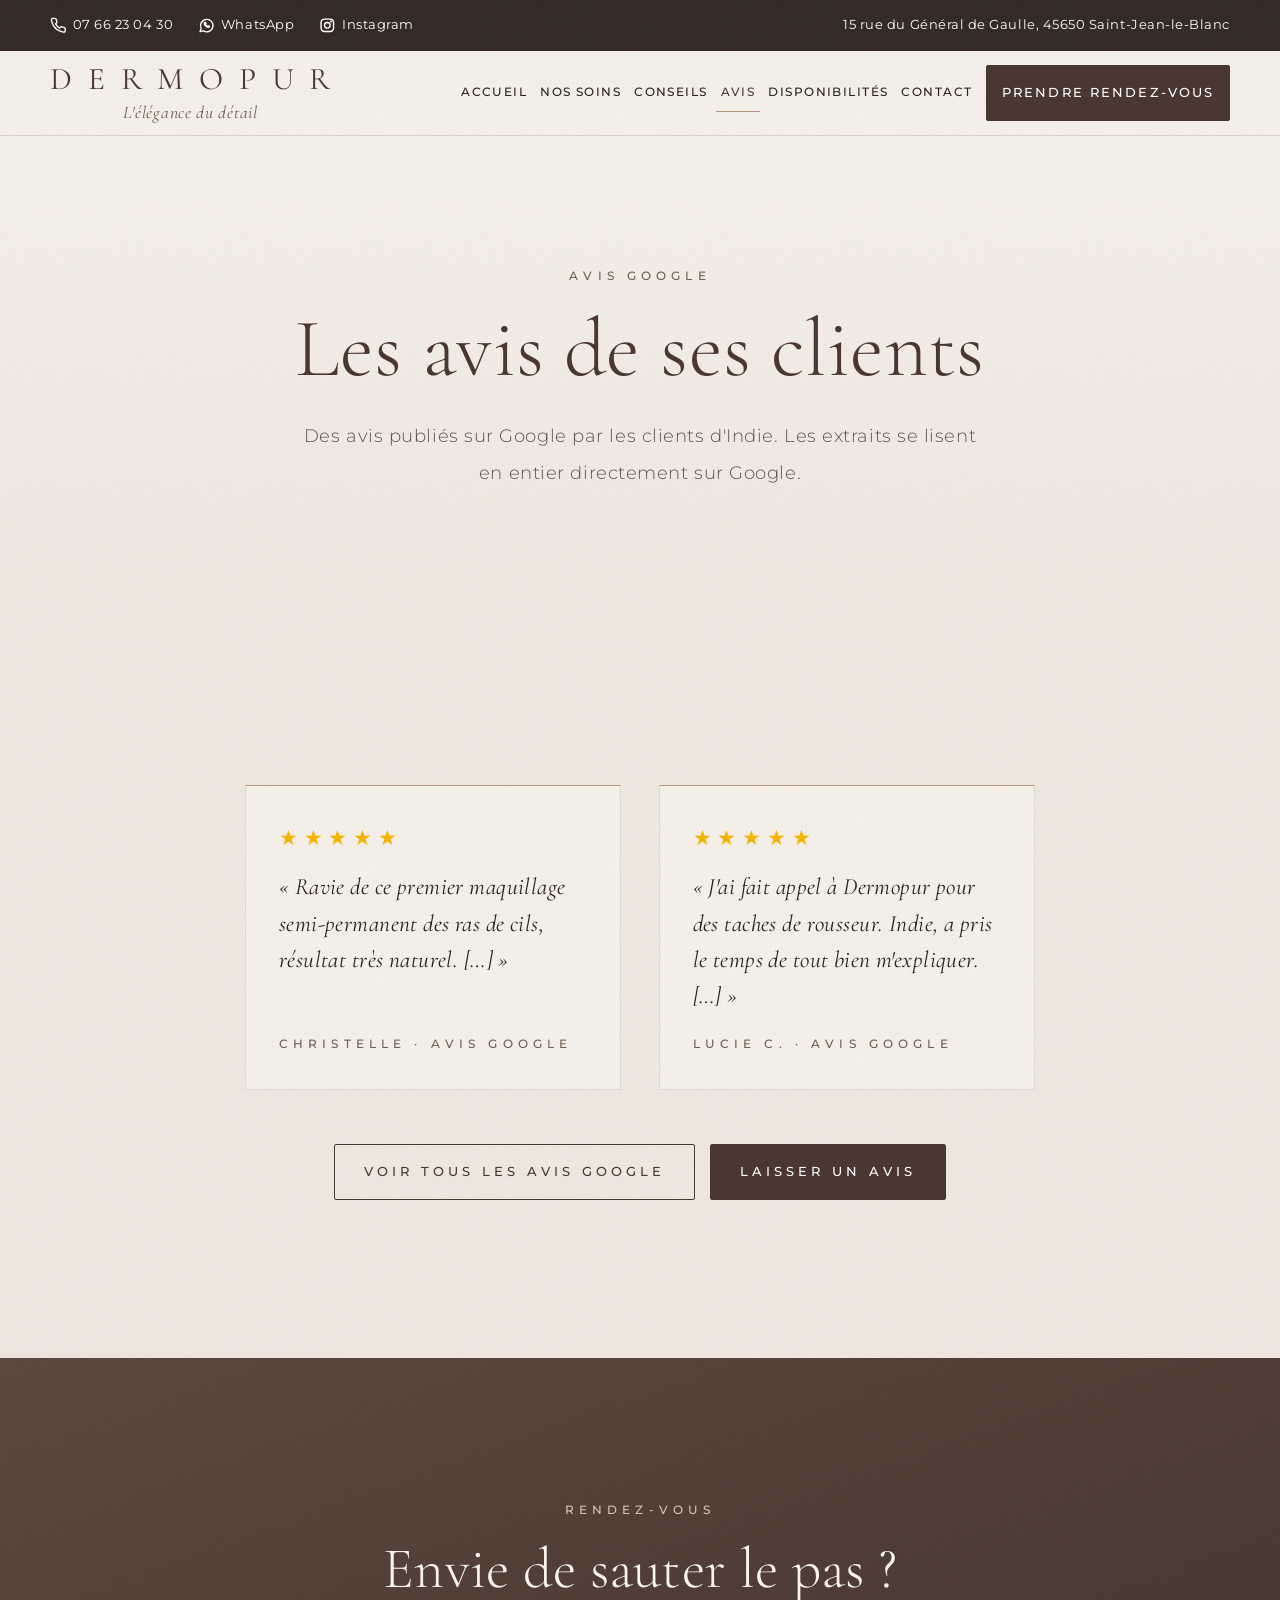
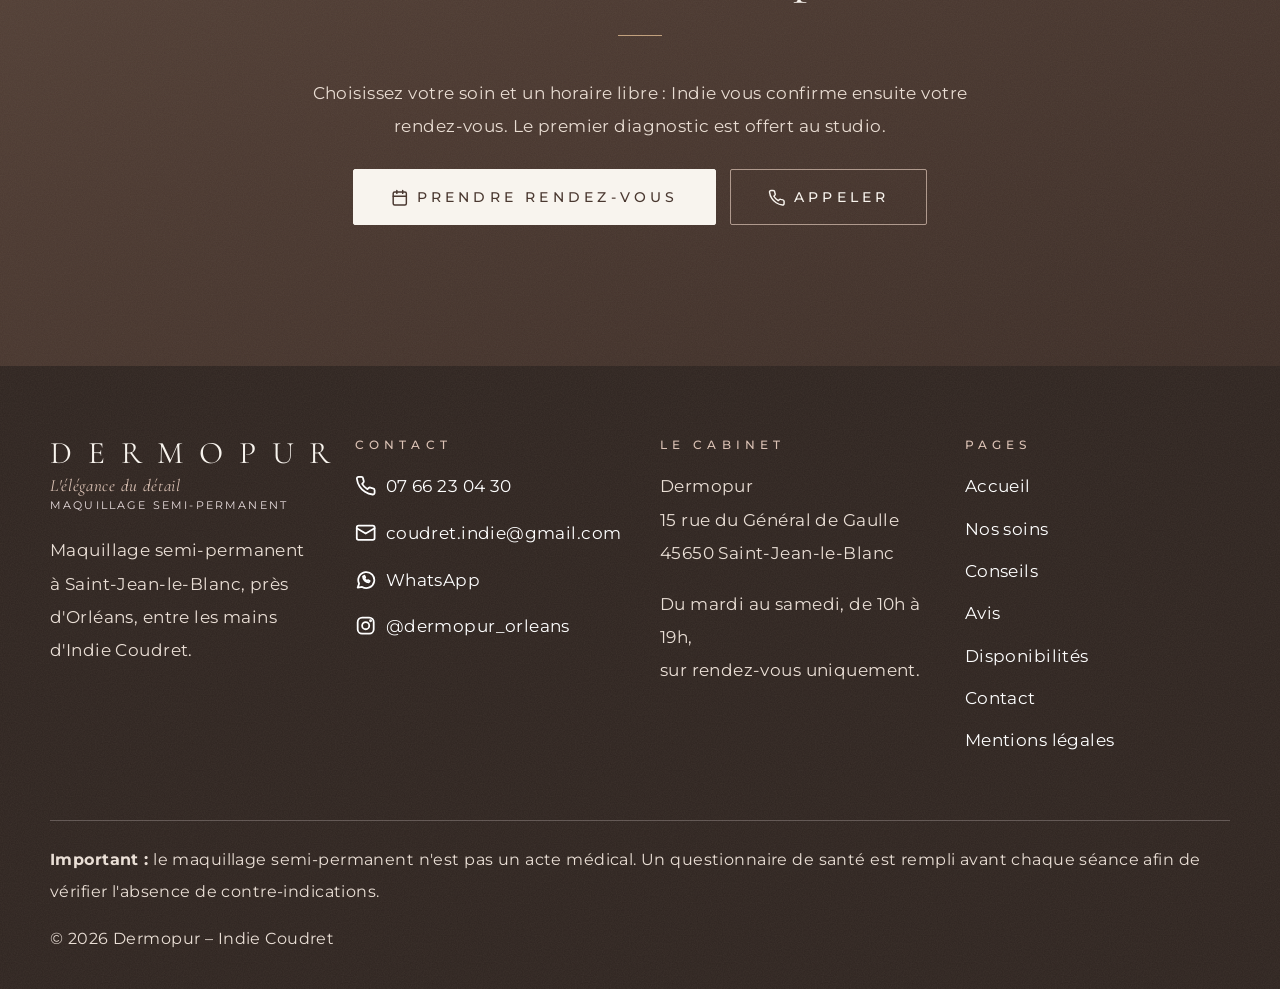
==== avis.html @ 5d0cae8b "Onglet Avis, avant/après interactif, accordéons et animations douces - Nouvel onglet Avis ; étoiles " ====
<!DOCTYPE html>
<html lang="fr">
<head>
  <meta charset="utf-8">
  <meta name="viewport" content="width=device-width, initial-scale=1">
  <title>Avis clients – Dermopur, maquillage semi-permanent à Saint-Jean-le-Blanc</title>
  <meta name="description" content="Les avis Google des clients de Dermopur, maquillage semi-permanent à Saint-Jean-le-Blanc, près d'Orléans.">
  <link rel="icon" href="images/favicon.png" type="image/png">
  <link rel="apple-touch-icon" href="images/icone.png">
  <link rel="canonical" href="https://dermopur.github.io/site-dermopur/avis.html">
  <meta property="og:type" content="website">
  <meta property="og:locale" content="fr_FR">
  <meta property="og:site_name" content="Dermopur">
  <meta property="og:url" content="https://dermopur.github.io/site-dermopur/avis.html">
  <meta property="og:title" content="Avis clients – Dermopur, maquillage semi-permanent à Saint-Jean-le-Blanc">
  <meta property="og:description" content="Les avis Google des clients de Dermopur, maquillage semi-permanent à Saint-Jean-le-Blanc, près d'Orléans.">
  <meta property="og:image" content="https://dermopur.github.io/site-dermopur/images/partage.jpg">
  <meta name="twitter:card" content="summary_large_image">

  <link rel="preconnect" href="https://fonts.googleapis.com">
  <link rel="preconnect" href="https://fonts.gstatic.com" crossorigin>
  <link href="https://fonts.googleapis.com/css2?family=Cormorant+Garamond:ital,wght@0,300;0,400;0,500;1,300;1,400&family=Montserrat:wght@300;400;500&display=swap" rel="stylesheet">
  <link rel="stylesheet" href="style.css?v=12">
  <script>(function(){var r=document.documentElement;if(window.matchMedia&&matchMedia('(prefers-reduced-motion: reduce)').matches)return;r.classList.add('anim');window.SELECTEURS_REVEAL=".accueil__texte > *, .en-tete-page .conteneur > *, .section .centre > *, .section.appel .conteneur > *, .qui-suis-je > *, .carte, .prestation, .categorie-titre, .engagements li, .avis, .moyen, .accordeon, .avant-apres__module, .tableau-defile, .grille-contact > *, .section .encadre--info:not(.creneau-choisi)";setTimeout(function(){if(!r.getAttribute('data-anim-pret'))r.classList.remove('anim')},3500)})();</script>
  <style>html.anim :is(.accueil__texte > *, .en-tete-page .conteneur > *, .section .centre > *, .section.appel .conteneur > *, .qui-suis-je > *, .carte, .prestation, .categorie-titre, .engagements li, .avis, .moyen, .accordeon, .avant-apres__module, .tableau-defile, .grille-contact > *, .section .encadre--info:not(.creneau-choisi)){transition:opacity 1.1s cubic-bezier(.22,.61,.36,1),transform 1.1s cubic-bezier(.22,.61,.36,1),box-shadow .5s,border-color .5s}html.anim :is(.accueil__texte > *, .en-tete-page .conteneur > *, .section .centre > *, .section.appel .conteneur > *, .qui-suis-je > *, .carte, .prestation, .categorie-titre, .engagements li, .avis, .moyen, .accordeon, .avant-apres__module, .tableau-defile, .grille-contact > *, .section .encadre--info:not(.creneau-choisi)):not(.vu){opacity:0;transform:translateY(18px)}</style>
</head>
<body>
  <a class="lien-evitement" href="#contenu">Aller directement au contenu</a>

  <div class="barre-haut">
    <div class="conteneur barre-haut__inner">
      <div class="barre-haut__contacts">
        <a href="tel:+33766230430"><svg class="ic" aria-hidden="true"><use href="images/icones.svg#tel"/></svg> <span>07 66 23 04 30</span></a>
        <a href="https://wa.me/33766230430?text=Bonjour%2C%20je%20souhaiterais%20prendre%20rendez-vous." target="_blank" rel="noopener" data-whatsapp><svg class="ic" aria-hidden="true"><use href="images/icones.svg#whatsapp"/></svg> <span>WhatsApp</span></a>
        <a href="https://www.instagram.com/dermopur_orleans/" target="_blank" rel="noopener"><svg class="ic" aria-hidden="true"><use href="images/icones.svg#instagram"/></svg> <span>Instagram</span></a>
      </div>
      <span class="barre-haut__adresse">15 rue du Général de Gaulle, 45650 Saint-Jean-le-Blanc</span>
    </div>
  </div>

  <header class="entete">
    <div class="conteneur entete__inner">
      <a href="index.html" class="logo" aria-label="Dermopur, l'élégance du détail – retour à l'accueil"><span class="logo__nom">DERMOPUR</span><span class="logo__slogan">L'élégance du détail</span></a>
      <button type="button" class="menu-bouton" aria-expanded="false" aria-controls="menu"><svg class="ic" aria-hidden="true"><use href="images/icones.svg#menu"/></svg> Menu</button>
      <nav id="menu" class="menu" aria-label="Menu principal">
        <ul>
          <li><a href="index.html">Accueil</a></li>
          <li><a href="prestations.html">Nos soins</a></li>
          <li><a href="conseils.html">Conseils</a></li>
          <li><a href="avis.html" aria-current="page">Avis</a></li>
          <li><a href="disponibilites.html">Disponibilités</a></li>
          <li><a href="contact.html">Contact</a></li>
        </ul>
        <a class="bouton bouton--plein menu__rdv" href="contact.html#rendez-vous">Prendre rendez-vous</a>
      </nav>
    </div>
  </header>

  <main id="contenu">
    <section class="en-tete-page">
      <div class="conteneur">
        <p class="surtitre">Avis Google</p>
        <h1>Les avis de ses clients</h1>
        <p class="intro">Des avis publiés sur Google par les clients d'Indie. Les extraits se lisent en entier directement sur Google.</p>
      </div>
    </section>

    <section class="section" id="avis">
      <div class="conteneur">
        <p class="intro centre" id="avis-note" hidden></p>
        <div class="cartes cartes--avis" id="liste-avis"></div>
        <p class="boutons boutons--centre" style="margin-top:3rem" id="liens-avis"></p>
      </div>
    </section>

    <section class="section appel">
      <div class="conteneur etroit">
        <p class="surtitre">Rendez-vous</p>
        <h2>Envie de sauter le pas ?</h2>
        <span class="filet"></span>
        <p>Choisissez votre soin et un horaire libre : Indie vous confirme ensuite votre rendez-vous. Le premier diagnostic est offert au studio.</p>
        <div class="boutons boutons--centre" style="margin-top:1.5rem">
          <a class="bouton bouton--blanc bouton--grand" href="contact.html#rendez-vous"><svg class="ic" aria-hidden="true"><use href="images/icones.svg#calendrier"/></svg> Prendre rendez-vous</a>
          <a class="bouton bouton--clair bouton--grand" href="tel:+33766230430"><svg class="ic" aria-hidden="true"><use href="images/icones.svg#tel"/></svg> Appeler</a>
        </div>
      </div>
    </section>
  </main>

  <footer class="pied">
    <div class="conteneur pied__grille">
      <div>
        <a href="index.html" class="logo"><span class="logo__nom">DERMOPUR</span><span class="logo__slogan">L'élégance du détail</span><span class="logo__sous">Maquillage semi-permanent</span></a>
        <p>Maquillage semi-permanent à Saint-Jean-le-Blanc, près d'Orléans, entre les mains d'Indie Coudret.</p>
      </div>
      <div>
        <h2>Contact</h2>
        <ul>
          <li><a href="tel:+33766230430"><svg class="ic" aria-hidden="true"><use href="images/icones.svg#tel"/></svg> 07 66 23 04 30</a></li>
          <li><a href="mailto:coudret.indie@gmail.com"><svg class="ic" aria-hidden="true"><use href="images/icones.svg#mail"/></svg> coudret.indie@gmail.com</a></li>
          <li><a href="https://wa.me/33766230430?text=Bonjour%2C%20je%20souhaiterais%20prendre%20rendez-vous." target="_blank" rel="noopener" data-whatsapp><svg class="ic" aria-hidden="true"><use href="images/icones.svg#whatsapp"/></svg> WhatsApp</a></li>
          <li><a href="https://www.instagram.com/dermopur_orleans/" target="_blank" rel="noopener"><svg class="ic" aria-hidden="true"><use href="images/icones.svg#instagram"/></svg> @dermopur_orleans</a></li>
        </ul>
      </div>
      <div>
        <h2>Le cabinet</h2>
        <p>Dermopur<br>15 rue du Général de Gaulle<br>45650 Saint-Jean-le-Blanc</p>
        <p>Du mardi au samedi, de 10h à 19h,<br>sur rendez-vous uniquement.</p>
      </div>
      <div>
        <h2>Pages</h2>
        <ul>
          <li><a href="index.html">Accueil</a></li>
          <li><a href="prestations.html">Nos soins</a></li>
          <li><a href="conseils.html">Conseils</a></li>
          <li><a href="avis.html">Avis</a></li>
          <li><a href="disponibilites.html">Disponibilités</a></li>
          <li><a href="contact.html">Contact</a></li>
          <li><a href="mentions-legales.html">Mentions légales</a></li>
        </ul>
      </div>
    </div>
    <div class="conteneur pied__mention">
      <p><strong>Important :</strong> le maquillage semi-permanent n'est pas un acte médical. Un questionnaire de santé est rempli avant chaque séance afin de vérifier l'absence de contre-indications.</p>
      <p>© <span data-annee>2026</span> Dermopur – Indie Coudret</p>
    </div>
  </footer>

  <nav class="actions-mobiles" aria-label="Contact rapide">
    <a class="appeler" href="tel:+33766230430"><svg class="ic" aria-hidden="true"><use href="images/icones.svg#tel"/></svg>Appeler</a>
    <a href="https://wa.me/33766230430?text=Bonjour%2C%20je%20souhaiterais%20prendre%20rendez-vous." target="_blank" rel="noopener" data-whatsapp><svg class="ic" aria-hidden="true"><use href="images/icones.svg#whatsapp"/></svg>WhatsApp</a>
    <a href="https://www.instagram.com/dermopur_orleans/" target="_blank" rel="noopener"><svg class="ic" aria-hidden="true"><use href="images/icones.svg#instagram"/></svg>Instagram</a>
    <a class="rdv" href="contact.html#rendez-vous"><svg class="ic" aria-hidden="true"><use href="images/icones.svg#calendrier"/></svg>Réserver</a>
  </nav>

  <script src="mes-contenus/avis.js"></script>
  <script src="site.js?v=12"></script>
</body>
</html>
---- style.css ----
/* =========================================================
   DERMOPUR – feuille de style (palette grain de sable, typographie éditoriale)
   Les couleurs du site sont réglées juste en dessous.
   ========================================================= */
:root {
  /* Palette « grain de sable » : épurée, moderne, élégante */
  --cacao: #4a3830;          /* couleur principale : logo, titres, boutons */
  --cacao-fonce: #2e2420;    /* bandeau du haut, pied de page, survols */
  --taupe: #6e5e50;          /* petits titres en capitales (lisible sur fond clair) */
  --nude: #b9927f;           /* filets fins et touches de couleur */
  --nude-clair: #dcc3b6;     /* petits textes sur fond cacao */
  --pierre: #e8dfd3;         /* bandes de fond (pierre claire) */
  --or: #c2a17e;             /* doré sable : détails sur fond foncé */
  --or-texte: #7a6145;       /* doré lisible sur fond clair (étoiles) */
  --creme: #f2ece4;          /* fond général (sable) */
  --ivoire: #f8f4ee;         /* fond des cartes (lin) */
  --poudre: #e8dfd3;         /* fond des bandes */
  --filet: #ddd2c4;          /* lignes fines */
  --encre: #2a221e;          /* texte principal (espresso) */
  --encre-douce: #5e534c;    /* texte secondaire */
  --erreur: #a3182b;
  --ombre: 0 24px 60px rgba(46, 36, 32, .07);
  --rayon: 2px;
  --titres: "Cormorant Garamond", "Cormorant", Georgia, "Times New Roman", serif;
  --texte: "Montserrat", "Helvetica Neue", Arial, sans-serif;
  /* grain discret, façon papier d'art */
  --grain: url("data:image/svg+xml,%3Csvg xmlns='http://www.w3.org/2000/svg' width='240' height='240'%3E%3Cfilter id='g'%3E%3CfeTurbulence type='fractalNoise' baseFrequency='.85' numOctaves='3' stitchTiles='stitch'/%3E%3CfeColorMatrix values='0 0 0 0 .35 0 0 0 0 .28 0 0 0 0 .22 0 0 0 .55 0'/%3E%3C/filter%3E%3Crect width='100%25' height='100%25' filter='url(%23g)' opacity='.22'/%3E%3C/svg%3E");
}

*, *::before, *::after { box-sizing: border-box; }
html { font-size: 112.5%; scroll-behavior: smooth; -webkit-text-size-adjust: 100%; }
@media (prefers-reduced-motion: reduce) { html { scroll-behavior: auto; } * { transition: none !important; animation: none !important; } }

body {
  margin: 0;
  background: var(--creme);
  color: var(--encre);
  font-family: var(--texte);
  font-size: 1rem;
  line-height: 1.75;
}
img { max-width: 100%; height: auto; display: block; }
a { color: var(--cacao); text-underline-offset: 3px; }
a:hover { color: var(--cacao-fonce); }
:focus-visible { outline: 3px solid var(--cacao); outline-offset: 3px; }

h1, h2, h3 { font-family: var(--titres); color: var(--cacao); line-height: 1.2; font-weight: 500; }
h1 { font-size: clamp(2.1rem, 5.5vw, 3.4rem); margin: 0 0 .5em; }
h2 { font-size: clamp(1.6rem, 3.6vw, 2.3rem); margin: 0 0 .6em; }
h3 { font-size: 1.3rem; margin: 1.4em 0 .4em; }
p { margin: 0 0 1em; }

.ic { width: 1.25em; height: 1.25em; flex: none; vertical-align: -.25em; }
.conteneur { width: min(1140px, 100% - 2.5rem); margin-inline: auto; }
.etroit { width: min(780px, 100% - 2.5rem); margin-inline: auto; }
[hidden] { display: none !important; }
.cache { position: absolute !important; left: -9999px !important; }
.centre { text-align: center; }

.lien-evitement { position: absolute; left: -9999px; top: 0; background: var(--cacao); color: #fff; padding: .6em 1em; z-index: 100; }
.lien-evitement:focus { left: 1rem; top: 1rem; color: #fff; }

/* ---------- Logo en lettres espacées ---------- */
.logo { display: inline-flex; flex-direction: column; align-items: center; text-decoration: none; color: var(--cacao); line-height: 1; }
.logo__nom { font-family: var(--titres); font-weight: 500; font-size: 1.45rem; letter-spacing: .42em; margin-right: -.42em; }
.logo__sous { font-family: var(--texte); font-size: .6rem; letter-spacing: .2em; text-transform: uppercase; margin-top: .5em; color: var(--taupe); margin-right: -.2em; white-space: nowrap; }
.logo:hover { color: var(--cacao-fonce); }
.logo__slogan { font-family: var(--titres); font-style: italic; font-size: .82rem; letter-spacing: .03em; margin-top: .45em; color: var(--taupe); white-space: nowrap; }
.pied .logo__slogan { color: #f3e6e8; font-size: .95rem; }
.pied .logo__sous { margin-top: .6em; }
@media (max-width: 380px) {
  .logo__nom { font-size: 1.1rem; letter-spacing: .26em; margin-right: -.26em; }
  .logo__sous { font-size: .5rem; letter-spacing: .12em; margin-right: -.12em; }
  .entete__inner { gap: .5rem; }
  .entete .menu-bouton { padding: .55em .6em; letter-spacing: .06em; }
}

/* ---------- Petits titres et filets ---------- */
.surtitre { display: block; font-family: var(--texte); font-weight: 500; letter-spacing: .28em; text-transform: uppercase; font-size: .78rem; color: var(--taupe); margin-bottom: .9rem; }
.filet { display: block; width: 56px; height: 1px; background: var(--cacao); margin: 1.2rem 0 1.6rem; border: 0; }
.centre .filet { margin-inline: auto; }
.intro { font-size: 1.15rem; color: var(--encre-douce); max-width: 44em; }
.centre .intro { margin-inline: auto; }

/* ---------- Boutons ---------- */
.bouton {
  display: inline-flex; align-items: center; justify-content: center; gap: .6em;
  min-height: 54px; padding: .75em 1.6em;
  border: 1px solid var(--cacao); border-radius: var(--rayon);
  background: transparent; color: var(--cacao);
  font: 500 .9rem/1.2 var(--texte); letter-spacing: .14em; text-transform: uppercase;
  text-decoration: none; text-align: center; cursor: pointer;
  transition: background .25s, color .25s, border-color .25s;
}
.bouton:hover { background: var(--cacao); color: #fff; }
.bouton--plein { background: var(--cacao); color: #fff; }
.bouton--plein:hover { background: var(--cacao-fonce); border-color: var(--cacao-fonce); color: #fff; }
.bouton--grand { min-height: 60px; font-size: .95rem; padding: .85em 2em; }
.bouton--clair { border-color: #fff; color: #fff; }
.bouton--clair:hover { background: #fff; color: var(--cacao); }
.bouton--blanc { background: #fff; border-color: #fff; color: var(--cacao); }
.bouton--blanc:hover { background: var(--creme); color: var(--cacao-fonce); }
.boutons { display: flex; flex-wrap: wrap; gap: .8rem; }
.centre .boutons, .boutons--centre { justify-content: center; }

/* ---------- Barre du haut ---------- */
.barre-haut { background: var(--cacao-fonce); color: #fff; font-size: .85rem; }
.barre-haut__inner { display: flex; flex-wrap: wrap; align-items: center; justify-content: space-between; gap: .3rem 1.2rem; padding: .3rem 0; }
.barre-haut a { color: #fff; text-decoration: none; display: inline-flex; gap: .45em; align-items: center; min-height: 40px; letter-spacing: .04em; }
.barre-haut a:hover { text-decoration: underline; }
.barre-haut__contacts { display: flex; flex-wrap: wrap; gap: .1rem 1.4rem; }
@media (max-width: 699px) { .barre-haut__contacts a:not(:first-child) span { display: none; } .barre-haut__contacts { gap: 0 1.1rem; } }
.barre-haut__adresse { display: none; letter-spacing: .04em; }
@media (min-width: 700px) { .barre-haut__adresse { display: inline; } }

/* ---------- En-tête et menu ---------- */
.entete { position: sticky; top: 0; z-index: 50; background: rgba(255, 252, 248, .97); border-bottom: 1px solid var(--filet); }
.entete__inner { display: flex; align-items: center; justify-content: space-between; gap: 1rem; min-height: 84px; }
.menu-bouton {
  display: inline-flex; align-items: center; gap: .5em;
  background: transparent; color: var(--cacao); border: 1px solid var(--cacao); border-radius: var(--rayon);
  padding: .55em 1em; min-height: 48px; font: 500 .85rem var(--texte); letter-spacing: .14em; text-transform: uppercase; cursor: pointer;
}
.menu { display: none; }
.menu.ouvert { display: block; position: absolute; left: 0; right: 0; top: 100%; background: var(--ivoire); border-bottom: 1px solid var(--filet); box-shadow: var(--ombre); padding: .5rem 1.25rem 1.25rem; }
.menu ul { list-style: none; margin: 0; padding: 0; }
.menu li a { display: block; padding: .85em .3em; font-size: 1.05rem; color: var(--encre); text-decoration: none; border-bottom: 1px solid var(--filet); }
.menu li a[aria-current="page"] { color: var(--cacao); font-weight: 600; }
.menu__rdv { margin-top: 1rem; width: 100%; }
@media (min-width: 1260px) {
  .menu-bouton { display: none; }
  .menu, .menu.ouvert { display: flex; align-items: center; gap: 1.2rem; position: static; background: none; border: 0; box-shadow: none; padding: 0; }
  .menu ul { display: flex; gap: .2rem; }
  .menu li a { border: 0; font-size: .8rem; letter-spacing: .14em; text-transform: uppercase; padding: .6em .7em; white-space: nowrap; border-bottom: 1px solid transparent; }
  .menu li a:hover { color: var(--cacao); border-bottom-color: var(--filet); }
  .menu li a[aria-current="page"] { border-bottom-color: var(--cacao); font-weight: 500; }
  .menu__rdv { margin: 0; width: auto; min-height: 48px; white-space: nowrap; }
}

/* ---------- Sections ---------- */
.section { padding: clamp(3.5rem, 8vw, 6.5rem) 0; }
.section--ivoire { background: var(--ivoire); }
.section--poudre { background: var(--poudre); }
.en-tete-page { background: var(--ivoire); padding: clamp(3rem, 7vw, 5rem) 0 clamp(2.5rem, 5vw, 3.5rem); border-bottom: 1px solid var(--filet); text-align: center; }
.en-tete-page h1 { margin-bottom: .3em; }
.en-tete-page .intro { margin: 0 auto; }

/* ---------- Accueil ---------- */
.accueil { background: var(--ivoire); border-bottom: 1px solid var(--filet); }
.accueil__grille { display: grid; gap: 2.5rem; align-items: center; padding: clamp(3rem, 8vw, 6rem) 0; }
.accueil h1 { font-size: clamp(2.3rem, 6vw, 3.8rem); }
.accueil h1 em { font-style: italic; color: var(--taupe); }
.accueil__texte .intro { font-size: 1.2rem; }
.accueil__photo { aspect-ratio: 4 / 5; max-height: 600px; outline: 1px solid var(--filet); outline-offset: 14px; margin: 14px; }
.reperes { list-style: none; padding: 0; margin: 2.2rem 0 0; display: grid; gap: .55rem; }
.reperes li { display: flex; gap: .7em; align-items: center; }
.reperes .ic { color: var(--cacao); }
@media (min-width: 900px) { .accueil__grille { grid-template-columns: 1.1fr .9fr; gap: 4rem; } }

.deux-colonnes { display: grid; gap: 2.5rem; align-items: center; }
@media (min-width: 900px) { .deux-colonnes { grid-template-columns: 1fr 1fr; gap: 5rem; } .deux-colonnes--inverse > :first-child { order: 2; } }
.photo-cadre { aspect-ratio: 4 / 5; max-width: 460px; margin: 14px auto; width: calc(100% - 28px); outline: 1px solid var(--filet); outline-offset: 14px; }
.signature { font-family: var(--titres); font-style: italic; font-size: 1.35rem; color: var(--cacao); margin-top: 1.5rem; }

/* Engagements (hygiène) */
.engagements { list-style: none; padding: 0; margin: 2.5rem 0 0; display: grid; gap: 1px; background: var(--filet); border: 1px solid var(--filet); grid-template-columns: repeat(auto-fit, minmax(min(100%, 240px), 1fr)); }
.engagements li { background: var(--ivoire); padding: 1.8rem 1.6rem; }
.engagements strong { display: block; font-family: var(--titres); font-weight: 500; font-size: 1.2rem; color: var(--cacao); margin-bottom: .4rem; }
.engagements p { margin: 0; color: var(--encre-douce); }

/* Cartes des prestations */
.cartes { display: grid; gap: 1.5rem; grid-template-columns: repeat(auto-fit, minmax(min(100%, 300px), 1fr)); margin-top: 2.5rem; }
.carte { background: var(--ivoire); border: 1px solid var(--filet); display: flex; flex-direction: column; transition: box-shadow .25s; }
.carte:hover { box-shadow: var(--ombre); }
.carte__photo { aspect-ratio: 4 / 3; }
.carte__corps { padding: 1.5rem 1.6rem 1.7rem; display: flex; flex-direction: column; flex: 1; }
.carte__categorie { margin: 0 0 .3rem; font-size: .75rem; letter-spacing: .26em; text-transform: uppercase; color: var(--taupe); }
.carte h3 { margin: 0 0 .4em; font-size: 1.3rem; }
.carte__infos { color: var(--encre-douce); flex: 1; }
.carte__lien { font-size: .82rem; letter-spacing: .14em; text-transform: uppercase; text-decoration: none; border-bottom: 1px solid currentColor; align-self: flex-start; padding-bottom: .1em; }

/* Étapes numérotées */
.etapes { list-style: none; padding: 0; margin: 2.5rem 0 0; display: grid; gap: 1.5rem; grid-template-columns: repeat(auto-fit, minmax(min(100%, 240px), 1fr)); counter-reset: etape; }
.etapes li { background: var(--ivoire); border: 1px solid var(--filet); padding: 1.8rem 1.6rem; counter-increment: etape; }
.etapes li::before { content: "0" counter(etape); display: block; font: 500 1.9rem var(--titres); color: var(--cacao); margin-bottom: .6rem; }
.etapes h3 { margin-top: 0; }
.etapes p { margin: 0; color: var(--encre-douce); }

/* Bandeau d'appel */
.appel { background: var(--cacao); color: #fff; text-align: center; }
.appel h2, .appel p { color: #fff; }
.appel .surtitre { color: #e9cfd3; }
.appel .filet { background: #fff; }

/* ---------- Photos (cadre « Photo à venir » si la photo n'est pas encore là) ---------- */
.photo { position: relative; background: var(--poudre); overflow: hidden; }
.photo img { width: 100%; height: 100%; object-fit: cover; object-position: center 35%; }
.photo--absente img { display: none; }
.photo--absente::after { content: "Photo à venir"; position: absolute; inset: 0; display: grid; place-items: center; font-family: var(--titres); font-style: italic; font-size: 1.1rem; color: var(--taupe); }

/* ---------- Page Prestations ---------- */
.tableau-defile { overflow-x: auto; border: 1px solid var(--filet); background: var(--ivoire); }
table { width: 100%; border-collapse: collapse; }
th, td { padding: .95rem 1.3rem; text-align: left; border-top: 1px solid var(--filet); }
thead th { font-size: .78rem; letter-spacing: .2em; text-transform: uppercase; font-weight: 500; color: var(--taupe); border-top: 0; }
td.prix { font-family: var(--titres); font-size: 1.15rem; color: var(--cacao); white-space: nowrap; text-align: right; }
th[scope="row"] { font-weight: 400; }
th[scope="row"] a { color: var(--encre); text-decoration: none; }
th[scope="row"] a:hover { color: var(--cacao); text-decoration: underline; }
.tarifs__groupe th { background: var(--poudre); font-family: var(--titres); font-weight: 500; font-size: 1.1rem; color: var(--cacao); padding-block: .7rem; }
#tableau-tarifs td:nth-child(2) { color: var(--encre-douce); white-space: nowrap; }
@media (max-width: 520px) { th, td { padding: .8rem .8rem; } }

.categorie-titre { margin: 4rem 0 1.5rem; padding-bottom: .6rem; border-bottom: 1px solid var(--filet); }
.prestation { display: grid; background: var(--ivoire); border: 1px solid var(--filet); margin-bottom: 2rem; scroll-margin-top: 110px; }
.prestation__photo { aspect-ratio: 4 / 3; }
.prestation__texte { padding: 1.6rem 1.5rem 1.8rem; }
.prestation h3 { margin: 0 0 .2em; font-size: clamp(1.35rem, 3vw, 1.7rem); }
@media (min-width: 900px) {
  .prestation { grid-template-columns: 2fr 3fr; }
  .prestation__photo { aspect-ratio: auto; min-height: 100%; }
  .prestation__texte { padding: 2.4rem 2.6rem; }
}
.infos { display: flex; flex-wrap: wrap; gap: .5rem 1.4rem; list-style: none; padding: 0; margin: .8rem 0 1.2rem; }
.infos li { display: inline-flex; align-items: center; gap: .5em; color: var(--encre-douce); }
.infos .ic { color: var(--cacao); }
.bon-a-savoir { background: var(--creme); border-left: 2px solid var(--cacao); padding: .9em 1.1em; font-size: .95rem; }

.liste-soin { list-style: none; padding: 0; margin: 0 0 1em; }
.liste-soin li { position: relative; padding-left: 1.8em; margin-bottom: .6em; }
.liste-soin li::before { content: ""; position: absolute; left: .2em; top: .75em; width: .6em; height: 1px; background: var(--cacao); }

/* ---------- Encadrés ---------- */
.encadre { background: var(--ivoire); border: 1px solid var(--filet); padding: 1.6rem 1.8rem; }
.encadre h2, .encadre h3 { margin-top: 0; }
.encadre--info { border-color: var(--cacao); }
.encadre--attention { background: #fbf3f0; border: 1px solid var(--cacao); margin: 1rem 0; padding: 1.1rem 1.3rem; }
.avertissement { display: flex; gap: 1rem; align-items: flex-start; }
.avertissement .ic { color: var(--cacao); width: 1.8rem; height: 1.8rem; }

/* Chronologie de la cicatrisation */
.chrono { list-style: none; padding: 0; margin: 2rem 0 0; border-left: 1px solid var(--cacao); }
.chrono li { position: relative; padding: 0 0 1.8rem 1.8rem; }
.chrono li::before { content: ""; position: absolute; left: -6px; top: .55em; width: 11px; height: 11px; border-radius: 50%; background: var(--creme); border: 1px solid var(--cacao); }
.chrono strong { display: block; font-family: var(--titres); font-weight: 500; font-size: 1.2rem; color: var(--cacao); }
.chrono p { margin: .2rem 0 0; }

.grille-conseils { display: grid; gap: 1.5rem; grid-template-columns: repeat(auto-fit, minmax(min(100%, 320px), 1fr)); margin-top: 2rem; }
.grille-conseils .encadre h3 { font-size: 1.25rem; }
.grille-conseils .encadre p:last-child, .grille-conseils .encadre ul:last-child { margin-bottom: 0; }

/* ---------- Contact ---------- */
.moyens { display: grid; gap: 1rem; grid-template-columns: repeat(auto-fit, minmax(min(100%, 240px), 1fr)); margin: 2rem 0 0; }
.moyen { display: flex; gap: 1rem; align-items: center; background: var(--ivoire); border: 1px solid var(--filet); padding: 1.1rem 1.2rem; color: var(--encre); text-decoration: none; transition: border-color .25s; }
.moyen:hover { border-color: var(--cacao); color: var(--encre); }
.moyen__icone { display: grid; place-items: center; width: 50px; height: 50px; border-radius: 50%; border: 1px solid var(--cacao); color: var(--cacao); flex: none; }
.moyen__icone .ic { width: 22px; height: 22px; }
.moyen strong { display: block; font-weight: 500; }
.moyen span { color: var(--encre-douce); font-size: .95rem; word-break: break-word; }

.grille-contact { display: grid; gap: 3rem; }
@media (min-width: 950px) { .grille-contact { grid-template-columns: 1fr 1.1fr; align-items: start; } }
.horaires { width: 100%; }
.horaires th, .horaires td { padding: .55rem 0; border-top: 1px solid var(--filet); }
.horaires th { font-weight: 400; }
.horaires td { text-align: right; }
.carte-plan { border: 1px solid var(--filet); margin-top: 1rem; }
.carte-plan iframe { display: block; width: 100%; height: 320px; border: 0; }

.formulaire { background: var(--ivoire); border: 1px solid var(--filet); padding: clamp(1.3rem, 4vw, 2.4rem); scroll-margin-top: 100px; }
.champ { margin-bottom: 1.2rem; }
.champ label { display: block; font-weight: 500; margin-bottom: .35rem; }
.champ .aide { display: block; font-weight: 400; color: var(--encre-douce); font-size: .92rem; }
.champ input, .champ select, .champ textarea {
  width: 100%; min-height: 54px; padding: .7rem .9rem;
  border: 1px solid #b9a69a; border-radius: var(--rayon); background: #fff;
  font: 1rem var(--texte); color: var(--encre);
}
.champ textarea { min-height: 130px; resize: vertical; }
.champ input:focus, .champ select:focus, .champ textarea:focus { border-color: var(--cacao); outline: 2px solid var(--cacao); outline-offset: 0; }
.champs-duo { display: grid; gap: 0 1rem; }
@media (min-width: 600px) { .champs-duo { grid-template-columns: 1fr 1fr; } }
.case { display: flex; gap: .7rem; align-items: flex-start; font-weight: 400 !important; }
.case input { width: 24px; height: 24px; min-height: 0; margin-top: .2em; flex: none; accent-color: var(--cacao); }
.obligatoire { color: var(--erreur); }
.creneau-choisi { display: none; }
.creneau-choisi.visible { display: block; margin-bottom: 1.5rem; }

.form-erreur { background: #fdeef0; border: 1px solid var(--erreur); padding: .9rem 1.1rem; margin: 0 0 1rem; color: #5e0d18; }
.form-erreur a { color: #5e0d18; }
.form-erreur--info { background: #fbf3f0; border-color: var(--cacao); color: var(--encre); }
.champ--erreur input:not([type=checkbox]) { border-color: var(--erreur); background: #fff8f8; }
.champ--erreur .case { outline: 2px solid var(--erreur); outline-offset: 4px; }
.ou-separateur { display: flex; align-items: center; gap: .8rem; margin: 1rem 0; color: var(--encre-douce); font-size: .85rem; letter-spacing: .2em; text-transform: uppercase; }
.ou-separateur::before, .ou-separateur::after { content: ""; flex: 1; height: 1px; background: var(--filet); }

/* ---------- Réservation : prestation, puis heure, puis coordonnées ---------- */
.etape-titre { display: flex; align-items: center; gap: .9rem; font-size: clamp(1.35rem, 3vw, 1.8rem); margin: 0 0 1.2rem; }
.etape-numero { display: inline-grid; place-items: center; flex: none; width: 46px; height: 46px; border-radius: 50%; border: 1px solid var(--cacao); color: var(--cacao); font: 500 1.15rem var(--titres); }
.etape-aide { color: var(--encre-douce); }
.choix-groupe { margin-bottom: 1.4rem; }
.choix-groupe__titre { font-family: var(--texte); font-size: .78rem; letter-spacing: .26em; text-transform: uppercase; font-weight: 500; color: var(--taupe); margin: 0 0 .6rem; }
.durees { display: grid; gap: .7rem; grid-template-columns: repeat(auto-fill, minmax(min(100%, 250px), 1fr)); }
.duree { display: grid; grid-template-columns: 1fr auto; align-items: baseline; gap: .1rem 1rem; padding: 1rem 1.2rem; min-height: 80px; text-align: left; background: var(--ivoire); border: 1px solid var(--filet); border-radius: var(--rayon); color: var(--encre); cursor: pointer; font: 1rem var(--texte); transition: border-color .2s, background .2s; }
.duree:hover { border-color: var(--cacao); }
.duree__temps { font-weight: 500; line-height: 1.35; }
.duree__prix { font-family: var(--titres); font-size: 1.25rem; color: var(--cacao); white-space: nowrap; }
.duree__sous { grid-column: 1 / -1; font-size: .9rem; color: var(--encre-douce); }
.duree[aria-pressed="true"] { background: var(--cacao); border-color: var(--cacao); color: #fff; }
.duree[aria-pressed="true"] .duree__prix, .duree[aria-pressed="true"] .duree__sous { color: #fff; }
.etape-creneau { margin-top: 3rem; scroll-margin-top: 110px; }
.semaine { margin-top: 2.5rem; }
.semaine__titre { display: flex; flex-wrap: wrap; align-items: baseline; gap: .3rem 1rem; margin-bottom: .3rem; }
.semaine__titre h2 { margin: 0; font-size: clamp(1.3rem, 3vw, 1.7rem); }
.semaine__badge { border: 1px solid var(--cacao); color: var(--cacao); border-radius: 999px; padding: .1em .9em; font-size: .78rem; letter-spacing: .14em; text-transform: uppercase; }
.semaine__resume { color: var(--encre-douce); margin-bottom: 1.2rem; }
.jour-ligne { display: grid; gap: .5rem 1.5rem; padding: 1rem 1.2rem; background: var(--ivoire); border: 1px solid var(--filet); margin-bottom: .6rem; }
@media (min-width: 800px) { .jour-ligne { grid-template-columns: 170px 1fr; align-items: start; } }
.jour-ligne--vide { background: transparent; padding-block: .6rem; }
.jour-ligne__nom { margin: 0; font-size: 1.15rem; }
.jour-ligne__nom span { display: block; font-family: var(--texte); font-size: .9rem; color: var(--encre-douce); }
.jour-ligne__info { margin: 0; color: var(--encre-douce); font-style: italic; align-self: center; }
.heures { list-style: none; margin: 0; padding: 0; display: flex; flex-wrap: wrap; gap: .45rem; }
.heure { display: inline-grid; place-items: center; min-width: 76px; min-height: 48px; padding: .3rem .6rem; border: 1px solid var(--cacao); border-radius: var(--rayon); background: #fff; color: var(--cacao); font-weight: 500; text-decoration: none; }
.heure:hover, .heure:focus-visible { background: var(--cacao); color: #fff; }
.heure--choisie, .heure--choisie:hover { background: var(--cacao); color: #fff; box-shadow: 0 0 0 3px var(--poudre), 0 0 0 4px var(--cacao); }
#rendez-vous, #formulaire { scroll-margin-top: 100px; }

/* ---------- Avis ---------- */
.cartes--avis { display: flex; flex-wrap: wrap; justify-content: center; align-items: stretch; }
.cartes--avis .avis { flex: 0 1 100%; }
@media (min-width: 700px) { .cartes--avis .avis { flex-basis: calc((100% - 1.5rem) / 2); } }
@media (min-width: 1000px) { .cartes--avis .avis { flex-basis: calc((100% - 3rem) / 3); } }
.avis { margin: 0; background: var(--ivoire); border: 1px solid var(--filet); padding: 1.8rem; display: flex; flex-direction: column; }
.avis__etoiles { color: var(--cacao); font-size: 1.2rem; letter-spacing: .2em; margin: 0 0 .6rem; }
.avis blockquote { margin: 0 0 1rem; font-family: var(--titres); font-style: italic; font-size: 1.1rem; flex: 1; white-space: pre-line; }
.avis figcaption { font-size: .82rem; letter-spacing: .14em; text-transform: uppercase; color: var(--encre-douce); }

/* ---------- Pied de page ---------- */
.pied { background: var(--cacao-fonce); color: #f3e6e8; padding: 4rem 0 1rem; }
.pied a { color: #fff; }
.pied h2 { color: #fff; font-family: var(--texte); font-size: .8rem; font-weight: 500; letter-spacing: .26em; text-transform: uppercase; margin-bottom: 1rem; }
.pied__grille { display: grid; gap: 2.2rem; grid-template-columns: repeat(auto-fit, minmax(min(100%, 220px), 1fr)); }
.pied ul { list-style: none; padding: 0; margin: 0; }
.pied li { margin-bottom: .5rem; }
.pied li a { display: inline-flex; gap: .55em; align-items: center; text-decoration: none; }
.pied li a:hover { text-decoration: underline; }
.pied .logo { color: #fff; margin-bottom: 1.2rem; align-items: flex-start; }
.pied .logo__sous { color: #e9cfd3; }
.pied__mention { border-top: 1px solid rgba(243, 230, 232, .25); margin-top: 3rem; padding-top: 1.3rem; font-size: .9rem; }

/* ---------- Boutons fixes en bas sur téléphone ---------- */
.actions-mobiles { position: fixed; left: 0; right: 0; bottom: 0; z-index: 60; display: grid; grid-template-columns: repeat(4, 1fr); background: var(--ivoire); border-top: 1px solid var(--filet); box-shadow: 0 -6px 18px rgba(62, 9, 19, .1); padding-bottom: env(safe-area-inset-bottom); }
.actions-mobiles a { display: flex; flex-direction: column; align-items: center; justify-content: center; gap: .2rem; min-height: 68px; color: var(--cacao); text-decoration: none; font-weight: 500; font-size: .78rem; letter-spacing: .04em; }
.actions-mobiles a .ic { width: 24px; height: 24px; }
.actions-mobiles a.appeler, .actions-mobiles a.rdv { background: var(--cacao); color: #fff; }
.actions-mobiles a.rdv { background: var(--cacao-fonce); }
body { padding-bottom: 76px; }
@media (min-width: 900px) { .actions-mobiles { display: none; } body { padding-bottom: 0; } }

/* Texte des mentions légales */
.texte-legal h2 { font-size: 1.4rem; margin-top: 2.2rem; }
.texte-legal h2:first-child { margin-top: 0; }
.a-completer { background: #fbf3f0; border: 1px dashed var(--cacao); padding: 0 .3em; font-style: italic; }

/* =========================================================
   Palette bordeaux · matcha · or : mise en valeur des visages
   ========================================================= */
.bouton--plein:hover { background: var(--cacao-fonce); border-color: var(--cacao-fonce); color: #fff; }
.bouton:hover { background: var(--cacao); color: #fff; }
.menu li a:hover { color: var(--taupe); }
.menu li a[aria-current="page"] { border-bottom-color: var(--nude); }
.filet { background: var(--nude); height: 1px; }
.barre-haut a:hover { color: var(--nude-clair); text-decoration: none; }

/* Grande photo de l'accueil et portrait : sans cadre */
.accueil__photo, .photo-cadre { outline: 0; box-shadow: none; margin: 0; }
.photo-cadre { margin: 0 auto; width: 100%; }

/* Bande bordeaux : les visages ressortent sur le velours */
.section--vin { background: var(--cacao); color: #f4efe6; }
.section--vin h2 { color: #fff; }
.section--vin .surtitre { color: var(--nude-clair); }
.section--vin .intro { color: #eadfe0; }
.section--vin .filet { background: var(--or); }
.section--vin .bouton { border-color: var(--nude-clair); color: #fff; }
.section--vin .bouton:hover { background: #fff; border-color: #fff; color: var(--cacao); }
.section--vin .carte { border: 0; }
.carte__photo { aspect-ratio: 4 / 5; }
.carte__photo img { object-position: center 40%; }
.carte__categorie { color: var(--taupe); font-weight: 500; }
.carte__infos { color: var(--encre-douce); }

/* Fiches des soins : photo verticale encadrée de matcha */
.prestation__photo { aspect-ratio: 4 / 5; }
.prestation { border-top: 2px solid var(--nude); }
@media (min-width: 900px) { .prestation__photo { aspect-ratio: auto; min-height: 420px; } }
.categorie-titre { border-bottom: 1px solid var(--nude); }
.bon-a-savoir { border-left: 2px solid var(--nude); background: var(--pierre); }
.infos .ic, .reperes .ic { color: var(--taupe); }
.tarifs__groupe th { background: var(--pierre); }

/* Étapes, engagements, chronologie */
.etapes li::before { color: var(--taupe); }
.etapes li, .engagements li { border-top: 2px solid var(--nude); }
.chrono { border-left-color: var(--nude); }
.chrono li::before { border-color: var(--cacao); background: var(--nude); }

/* Réservation */
.duree:hover { border-color: var(--nude); }
.duree[aria-pressed="true"] .duree__prix { color: var(--nude-clair); }
.etape-numero { background: var(--cacao); color: #fff; border-color: var(--cacao); }
.heure:hover, .heure:focus-visible { background: var(--cacao); color: #fff; }
.heure--choisie, .heure--choisie:hover { box-shadow: 0 0 0 3px var(--creme), 0 0 0 5px var(--nude); }
.semaine__badge { border-color: var(--taupe); color: var(--taupe); }

/* Avis */
.avis { border-top: 2px solid var(--nude); }
.avis__etoiles { color: var(--or-texte); }

/* Bandeau d'appel et pied de page */
.appel .surtitre { color: var(--nude-clair); }
.appel .filet { background: var(--or); }
.appel .bouton--clair:hover { background: #fff; border-color: #fff; color: var(--cacao); }
.pied h2 { color: var(--nude-clair); }
.pied .logo__slogan { color: var(--nude-clair); }
.pied .logo__sous { color: #eadfe0; }
.encadre--info { border-color: var(--filet); border-top: 2px solid var(--nude); }
.encadre--attention { background: #fbf3f0; border-color: var(--cacao); }
.moyen:hover { border-color: var(--nude); }
.moyen__icone { border-color: var(--nude); color: var(--cacao); background: transparent; }
.actions-mobiles a.rdv { background: var(--cacao-fonce); color: #fff; }
@media (min-width: 900px) { .prestation--sans-photo { grid-template-columns: 1fr; } }
.appel .filet { margin-inline: auto; }

/* =========================================================
   REFONTE ÉDITORIALE : épuré, moderne, élégant
   Titres Cormorant Garamond fins, texte Montserrat aéré,
   grands espaces blancs, grain discret « papier d'art ».
   ========================================================= */

/* ---- Textures : grain sur tous les fonds ---- */
body { background-color: var(--creme); background-image: var(--grain); }
.section--ivoire, .en-tete-page, .accueil, .entete, .carte, .prestation, .formulaire, .avis, .encadre, .etapes li, .engagements li, .moyen, .jour-ligne, .duree, .tableau-defile {
  background-color: var(--ivoire); background-image: var(--grain);
}
/* transitions douces en dégradé de sable entre les bandes */
.section--poudre { background-color: var(--pierre); background-image: var(--grain), linear-gradient(180deg, var(--creme) 0%, var(--pierre) 22%, var(--pierre) 78%, var(--creme) 100%); }
.section--vin, .appel { background-color: var(--cacao); background-image: var(--grain), linear-gradient(160deg, #57443a 0%, var(--cacao) 45%, #3c2d27 100%); }
.pied, .barre-haut { background-color: var(--cacao-fonce); background-image: var(--grain); }
.accueil { background-image: var(--grain), linear-gradient(180deg, var(--ivoire) 0%, var(--creme) 100%); border-bottom: 0; }
.en-tete-page { background-image: var(--grain), linear-gradient(180deg, var(--ivoire) 0%, var(--creme) 100%); border-bottom: 0; }

/* ---- Typographie éditoriale ---- */
body { font-family: var(--texte); font-weight: 400; font-size: .95rem; line-height: 1.95; letter-spacing: .025em; color: var(--encre); }
h1, h2, h3 { font-family: var(--titres); font-weight: 300; color: var(--cacao); letter-spacing: .005em; line-height: 1.08; }
h1 { font-size: clamp(2.7rem, 7vw, 4.6rem); }
h2 { font-size: clamp(2.1rem, 4.6vw, 3.2rem); }
h3 { font-size: clamp(1.45rem, 2.6vw, 1.75rem); font-weight: 400; }
.accueil h1 { font-size: clamp(3rem, 7.5vw, 5.2rem); }
.accueil h1 em, .signature { font-style: italic; font-weight: 300; color: var(--taupe); }
.intro { font-size: 1.02rem; line-height: 2; color: var(--encre-douce); font-weight: 300; letter-spacing: .03em; }
.surtitre, .carte__categorie, .choix-groupe__titre, .semaine__badge, thead th, .avis figcaption, .pied h2 {
  font-family: var(--texte); font-weight: 500; font-size: .68rem; letter-spacing: .42em; text-transform: uppercase; color: var(--taupe);
}
.section--vin .surtitre, .appel .surtitre, .pied h2 { color: var(--nude-clair); }
.bouton { font-family: var(--texte); font-weight: 500; font-size: .74rem; letter-spacing: .3em; padding: .95em 2.2em; min-height: 56px; border-radius: var(--rayon); }
.bouton--grand { font-size: .78rem; padding: 1.05em 2.6em; }
.menu li a { font-family: var(--texte); }
@media (min-width: 1260px) { .menu li a { font-size: .7rem; letter-spacing: .28em; font-weight: 500; } }
.barre-haut { font-size: .74rem; letter-spacing: .12em; }
.logo__nom { font-family: var(--titres); font-weight: 400; font-size: 1.75rem; letter-spacing: .5em; margin-right: -.5em; color: var(--cacao); }
.logo__slogan { font-family: var(--titres); font-weight: 400; font-size: .98rem; letter-spacing: .04em; color: var(--taupe); }
.pied .logo__nom { color: var(--ivoire); }
@media (max-width: 380px) { .logo__nom { font-size: 1.3rem; letter-spacing: .34em; margin-right: -.34em; } .logo__slogan { font-size: .82rem; } }
.carte h3, .prestation h3 { font-weight: 400; }
.duree__temps { font-weight: 400; letter-spacing: .02em; }
.duree__prix, td.prix { font-family: var(--titres); font-weight: 500; font-size: 1.35rem; }
.avis blockquote { font-family: var(--titres); font-weight: 400; font-size: 1.3rem; line-height: 1.55; }
.engagements strong, .chrono strong { font-family: var(--titres); font-weight: 400; font-size: 1.45rem; }
.etapes li::before { font-family: var(--titres); font-weight: 300; font-size: 2.6rem; color: var(--nude); }
.champ label { font-weight: 500; letter-spacing: .04em; }
.champ input, .champ select, .champ textarea { font-family: var(--texte); border: 1px solid var(--filet); background: #fffdfa; border-radius: var(--rayon); }
.champ input:focus, .champ select:focus, .champ textarea:focus { border-color: var(--cacao); outline: 1px solid var(--cacao); }

/* ---- Espaces blancs ---- */
.section { padding: clamp(5rem, 11vw, 9rem) 0; }
.en-tete-page { padding: clamp(4.5rem, 10vw, 8rem) 0 clamp(3.5rem, 7vw, 5.5rem); }
.accueil__grille { padding: clamp(4.5rem, 10vw, 8.5rem) 0; gap: clamp(3rem, 6vw, 6rem); }
.conteneur { width: min(1180px, 100% - 3rem); }
.etroit { width: min(720px, 100% - 3rem); }
.centre .intro, .intro { max-width: 38em; }
.filet { width: 44px; height: 1px; background: var(--nude); margin: 1.8rem 0 2.2rem; }
.centre .filet { margin-inline: auto; }
.cartes { gap: clamp(1.5rem, 3vw, 2.5rem); margin-top: 3.5rem; }
.carte__corps { padding: 2rem 2rem 2.2rem; }
.prestation { margin-bottom: 3rem; border: 0; box-shadow: var(--ombre); }
.prestation__texte { padding: 2.2rem 1.8rem 2.4rem; }
@media (min-width: 900px) { .prestation__texte { padding: 3.4rem 3.6rem; } }
.categorie-titre { margin: 5.5rem 0 2rem; border-bottom: 1px solid var(--filet); padding-bottom: .9rem; }
.etapes, .engagements { margin-top: 3.5rem; }
.etapes li, .engagements li { padding: 2.4rem 2rem; }
.reperes { margin-top: 3rem; gap: .8rem; }
.grille-contact { gap: clamp(3rem, 6vw, 5rem); }
.formulaire { padding: clamp(1.6rem, 4vw, 3rem); }

/* ---- Lignes, cadres et cartes : tout en finesse ---- */
.carte, .avis, .encadre, .moyen, .jour-ligne, .duree, .etapes li, .engagements li, .tableau-defile, .formulaire { border: 1px solid rgba(110, 94, 80, .14); box-shadow: none; }
.carte:hover, .moyen:hover, .duree:hover { box-shadow: var(--ombre); border-color: rgba(110, 94, 80, .28); }
.etapes li, .engagements li, .avis, .prestation { border-top: 1px solid var(--nude); }
.engagements { background: transparent; border: 0; gap: 1.5rem; }
.bon-a-savoir { background: rgba(232, 223, 211, .55); border-left: 1px solid var(--nude); }
.tarifs__groupe th { background: rgba(232, 223, 211, .6); font-family: var(--titres); font-weight: 400; font-size: 1.3rem; color: var(--cacao); letter-spacing: .01em; text-transform: none; }
th, td { border-top: 1px solid var(--filet); }
.encadre--info { border-top: 1px solid var(--nude); }
.encadre--attention { background: rgba(232, 223, 211, .5); border: 1px solid rgba(74, 56, 48, .35); }
.etape-numero { background: transparent; color: var(--cacao); border: 1px solid var(--nude); font-family: var(--titres); font-weight: 400; font-size: 1.3rem; }
.duree[aria-pressed="true"] { background: var(--cacao); border-color: var(--cacao); color: var(--ivoire); }
.duree[aria-pressed="true"] .duree__prix, .duree[aria-pressed="true"] .duree__sous { color: var(--nude-clair); }
.heure { border: 1px solid rgba(74, 56, 48, .4); background: #fffdfa; color: var(--cacao); font-weight: 500; letter-spacing: .06em; }
.heure:hover, .heure:focus-visible, .heure--choisie, .heure--choisie:hover { background: var(--cacao); color: var(--ivoire); }
.heure--choisie, .heure--choisie:hover { box-shadow: 0 0 0 3px var(--creme), 0 0 0 4px var(--nude); }
.moyen__icone { border: 1px solid var(--nude); color: var(--cacao); background: transparent; }
.infos .ic, .reperes .ic { color: var(--nude); }
.avis__etoiles { color: var(--or-texte); letter-spacing: .3em; font-size: 1rem; }

/* ---- Bandes foncées (cacao) ---- */
.section--vin h2, .appel h2 { color: var(--ivoire); }
.section--vin .intro, .appel p { color: #e9ddd3; }
.section--vin .filet, .appel .filet { background: var(--or); }
.section--vin .carte { border: 0; }
.section--vin .bouton, .appel .bouton--clair { border-color: rgba(220, 195, 182, .7); color: var(--ivoire); }
.section--vin .bouton:hover, .appel .bouton--clair:hover { background: var(--ivoire); border-color: var(--ivoire); color: var(--cacao); }
.appel .bouton--blanc { background: var(--ivoire); border-color: var(--ivoire); color: var(--cacao); }
.bouton--plein:hover { background: var(--cacao-fonce); border-color: var(--cacao-fonce); color: var(--ivoire); }
.pied { color: #eadfd6; }
.pied .logo__slogan { color: var(--nude-clair); }
.actions-mobiles { background-color: var(--ivoire); background-image: var(--grain); }
.actions-mobiles a { font-weight: 500; letter-spacing: .08em; }
.actions-mobiles a.appeler { background: var(--cacao); color: var(--ivoire); }
.actions-mobiles a.rdv { background: var(--cacao-fonce); color: var(--ivoire); }

/* ---- Ajustements d'en-tête (logo et menu) ---- */
.logo__nom { font-size: 1.35rem; letter-spacing: .4em; margin-right: -.4em; }
.logo__slogan { font-size: .85rem; }
@media (min-width: 768px) { .logo__nom { font-size: 1.75rem; letter-spacing: .5em; margin-right: -.5em; } .logo__slogan { font-size: .98rem; } }
@media (max-width: 380px) { .logo__nom { font-size: 1.15rem; letter-spacing: .3em; margin-right: -.3em; } .logo__slogan { font-size: .76rem; } }
.entete .menu-bouton { font-family: var(--texte); font-size: .7rem; letter-spacing: .2em; padding: .55em .9em; border-color: rgba(74, 56, 48, .5); }
@media (max-width: 380px) { .entete .menu-bouton { letter-spacing: .08em; padding: .55em .6em; } }
@media (min-width: 1260px) {
  .menu, .menu.ouvert { gap: .8rem; }
  .menu li a { letter-spacing: .2em; padding: .6em .55em; }
  .menu__rdv { padding: .85em 1.5em; letter-spacing: .22em; }
}

/* ---- Tarifs : tableau entièrement visible, sans défilement latéral ---- */
.tableau-defile { overflow: visible; }
#tableau-tarifs { table-layout: auto; width: 100%; }
#tableau-tarifs th, #tableau-tarifs td { padding: 1rem 1.2rem; }
#tableau-tarifs th[scope="row"] { word-break: normal; overflow-wrap: break-word; hyphens: auto; }
@media (max-width: 600px) {
  #tableau-tarifs thead { display: none; }
  #tableau-tarifs tbody tr:not(.tarifs__groupe) { display: grid; grid-template-columns: 1fr auto; align-items: baseline; padding: .9rem .9rem; border-top: 1px solid var(--filet); }
  #tableau-tarifs tbody tr:not(.tarifs__groupe) th, #tableau-tarifs tbody tr:not(.tarifs__groupe) td { border: 0; padding: 0; background: none; }
  #tableau-tarifs tbody tr:not(.tarifs__groupe) th { grid-column: 1; grid-row: 1; font-size: .95rem; line-height: 1.45; padding-right: .8rem; }
  #tableau-tarifs tbody tr:not(.tarifs__groupe) td:nth-child(2) { grid-column: 1; grid-row: 2; font-size: .78rem; letter-spacing: .08em; color: var(--taupe); white-space: normal; width: auto; margin-top: .15rem; }
  #tableau-tarifs tbody tr:not(.tarifs__groupe) td.prix { grid-column: 2; grid-row: 1 / span 2; align-self: center; font-size: 1.2rem; width: auto; }
  .tarifs__groupe th { font-size: 1.2rem; padding: .7rem .9rem; display: block; }
  .tarifs__groupe { display: block; }
}

/* ---- Accueil sans photo : texte centré et aéré ---- */
.accueil__grille { grid-template-columns: 1fr !important; justify-items: center; text-align: center; max-width: 820px; }
.accueil .boutons, .accueil .reperes { justify-content: center; }
.accueil .reperes { justify-items: center; }
.accueil .reperes li { justify-content: center; text-align: left; }
.accueil .intro { margin-inline: auto; }

/* ---- « Qui suis-je ? » : petite photo ronde à côté du texte ---- */
.qui-suis-je { display: grid; gap: 2.5rem; align-items: start; justify-items: center; }
.portrait-petit { width: 190px; height: 190px; border-radius: 50%; overflow: hidden; border: 1px solid var(--nude); padding: 6px; background: var(--ivoire); flex: none; }
.portrait-petit img { width: 100%; height: 100%; border-radius: 50%; object-fit: cover; }
@media (min-width: 900px) { .qui-suis-je { grid-template-columns: 220px 1fr; gap: 4.5rem; justify-items: start; } .portrait-petit { width: 210px; height: 210px; margin-top: 2.6rem; } }

/* =========================================================
   INTERACTIONS : étoiles, survols doux, accordéons, avant / après
   ========================================================= */

/* ---- Étoiles des avis en jaune ---- */
.avis__etoiles { color: #f5b301; letter-spacing: .28em; font-size: 1.15rem; }

/* ---- Survols très doux ---- */
a { transition: color .6s ease; }
.bouton { transition: background-color .7s ease, color .7s ease, border-color .7s ease, box-shadow .7s ease; }
.menu li a, .carte__lien, .moyen, .heure, .duree, .heure--choisie { transition: color .6s ease, border-color .6s ease, background-color .6s ease, box-shadow .6s ease; }
.carte__photo img, .prestation__photo img, .portrait-petit img { transition: transform 1.6s cubic-bezier(.22, .61, .36, 1); }
.carte:hover .carte__photo img, .prestation:hover .prestation__photo img, .portrait-petit:hover img { transform: scale(1.01); }

/* ---- Accordéons (questions / réponses) ---- */
.accordeons { border-top: 1px solid var(--filet); max-width: 860px; margin: 3.5rem auto 0; }
.etroit .accordeons { margin-top: 0; }
.accordeon { border-bottom: 1px solid var(--filet); }
.accordeon summary { list-style: none; cursor: pointer; display: flex; align-items: center; justify-content: space-between; gap: 1.5rem; padding: 1.8rem .2rem; }
.accordeon summary::-webkit-details-marker { display: none; }
.accordeon summary:focus-visible { outline: 1px solid var(--cacao); outline-offset: 4px; }
.accordeon__titre { font-family: var(--titres); font-weight: 400; font-size: clamp(1.4rem, 2.8vw, 1.9rem); line-height: 1.2; color: var(--cacao); transition: color .6s ease; }
.accordeon summary:hover .accordeon__titre { color: var(--taupe); }
.accordeon__num { font-family: var(--titres); font-weight: 300; color: var(--nude); margin-right: 1.3rem; }
.accordeon__signe { position: relative; width: 22px; height: 22px; flex: none; }
.accordeon__signe::before, .accordeon__signe::after { content: ""; position: absolute; left: 50%; top: 50%; background: var(--cacao); transition: transform .6s ease; }
.accordeon__signe::before { width: 22px; height: 1px; margin: -.5px 0 0 -11px; }
.accordeon__signe::after { width: 1px; height: 22px; margin: -11px 0 0 -.5px; }
.accordeon[open] .accordeon__signe::after { transform: rotate(90deg); }
.accordeon__contenu { overflow: hidden; }
.accordeon__corps { padding: 0 .2rem 2.4rem; max-width: 46em; }
.accordeon__corps > :first-child { margin-top: 0; }
.accordeon__corps h3 { margin-top: 1.8rem; font-size: 1.45rem; }
.accordeon__corps .chrono { margin-top: .5rem; }
.accordeon__corps .liste-soin { margin-bottom: 0; }

/* ---- Module avant / après : curseur à faire glisser ---- */
.avant-apres { display: grid; gap: clamp(2.5rem, 5vw, 4rem); grid-template-columns: repeat(auto-fit, minmax(min(100%, 440px), 1fr)); margin-top: 4rem; }
.avant-apres__module { margin: 0; }
.aa-cadre { position: relative; overflow: hidden; aspect-ratio: var(--ratio, 4 / 3); background: var(--pierre); border: 1px solid rgba(110, 94, 80, .14); cursor: ew-resize; touch-action: pan-y; user-select: none; -webkit-user-select: none; }
.aa-cadre img { position: absolute; inset: 0; width: 100%; height: 100%; object-fit: cover; pointer-events: none; -webkit-user-drag: none; }
.aa-avant { clip-path: inset(0 calc(100% - var(--pos, 50%)) 0 0); }
.aa-poignee { position: absolute; top: 0; bottom: 0; left: var(--pos, 50%); width: 0; pointer-events: none; }
.aa-poignee::before { content: ""; position: absolute; top: 0; bottom: 0; left: -1px; width: 2px; background: rgba(255, 255, 255, .92); box-shadow: 0 0 14px rgba(46, 36, 32, .25); }
.aa-bouton { position: absolute; top: 50%; left: 0; width: 56px; height: 56px; margin: -28px 0 0 -28px; display: grid; place-items: center; border-radius: 50%; background: rgba(248, 244, 238, .95); color: var(--cacao); border: 1px solid rgba(74, 56, 48, .3); box-shadow: 0 8px 28px rgba(46, 36, 32, .2); transition: transform .5s ease; }
.aa-cadre:hover .aa-bouton { transform: scale(1.06); }
.aa-bouton svg { width: 24px; height: 24px; }
.aa-etiquette { position: absolute; bottom: 1rem; padding: .6em 1.1em; font: 500 .62rem/1 var(--texte); letter-spacing: .34em; text-transform: uppercase; color: #fff; background: rgba(46, 36, 32, .5); -webkit-backdrop-filter: blur(4px); backdrop-filter: blur(4px); pointer-events: none; }
.aa-etiquette--avant { left: 1rem; }
.aa-etiquette--apres { right: 1rem; }
.aa-curseur { position: absolute; inset: 0; width: 100%; height: 100%; margin: 0; opacity: 0; pointer-events: none; }
.aa-cadre:focus-within { outline: 1px solid var(--cacao); outline-offset: 5px; }
.avant-apres__module figcaption { text-align: center; margin-top: 1.3rem; font-family: var(--titres); font-size: 1.6rem; color: var(--cacao); }

/* ---- Menu : six onglets ---- */
@media (min-width: 1260px) and (max-width: 1379px) {
  .menu li a { letter-spacing: .12em; padding: .6em .4em; font-size: .66rem; }
  .menu, .menu.ouvert { gap: .5rem; }
  .menu__rdv { letter-spacing: .16em; padding: .85em 1.1em; }
}
@media (prefers-reduced-motion: reduce) { .carte__photo img, .prestation__photo img, .portrait-petit img { transition: none; } .carte:hover .carte__photo img, .prestation:hover .prestation__photo img, .portrait-petit:hover img { transform: none; } }
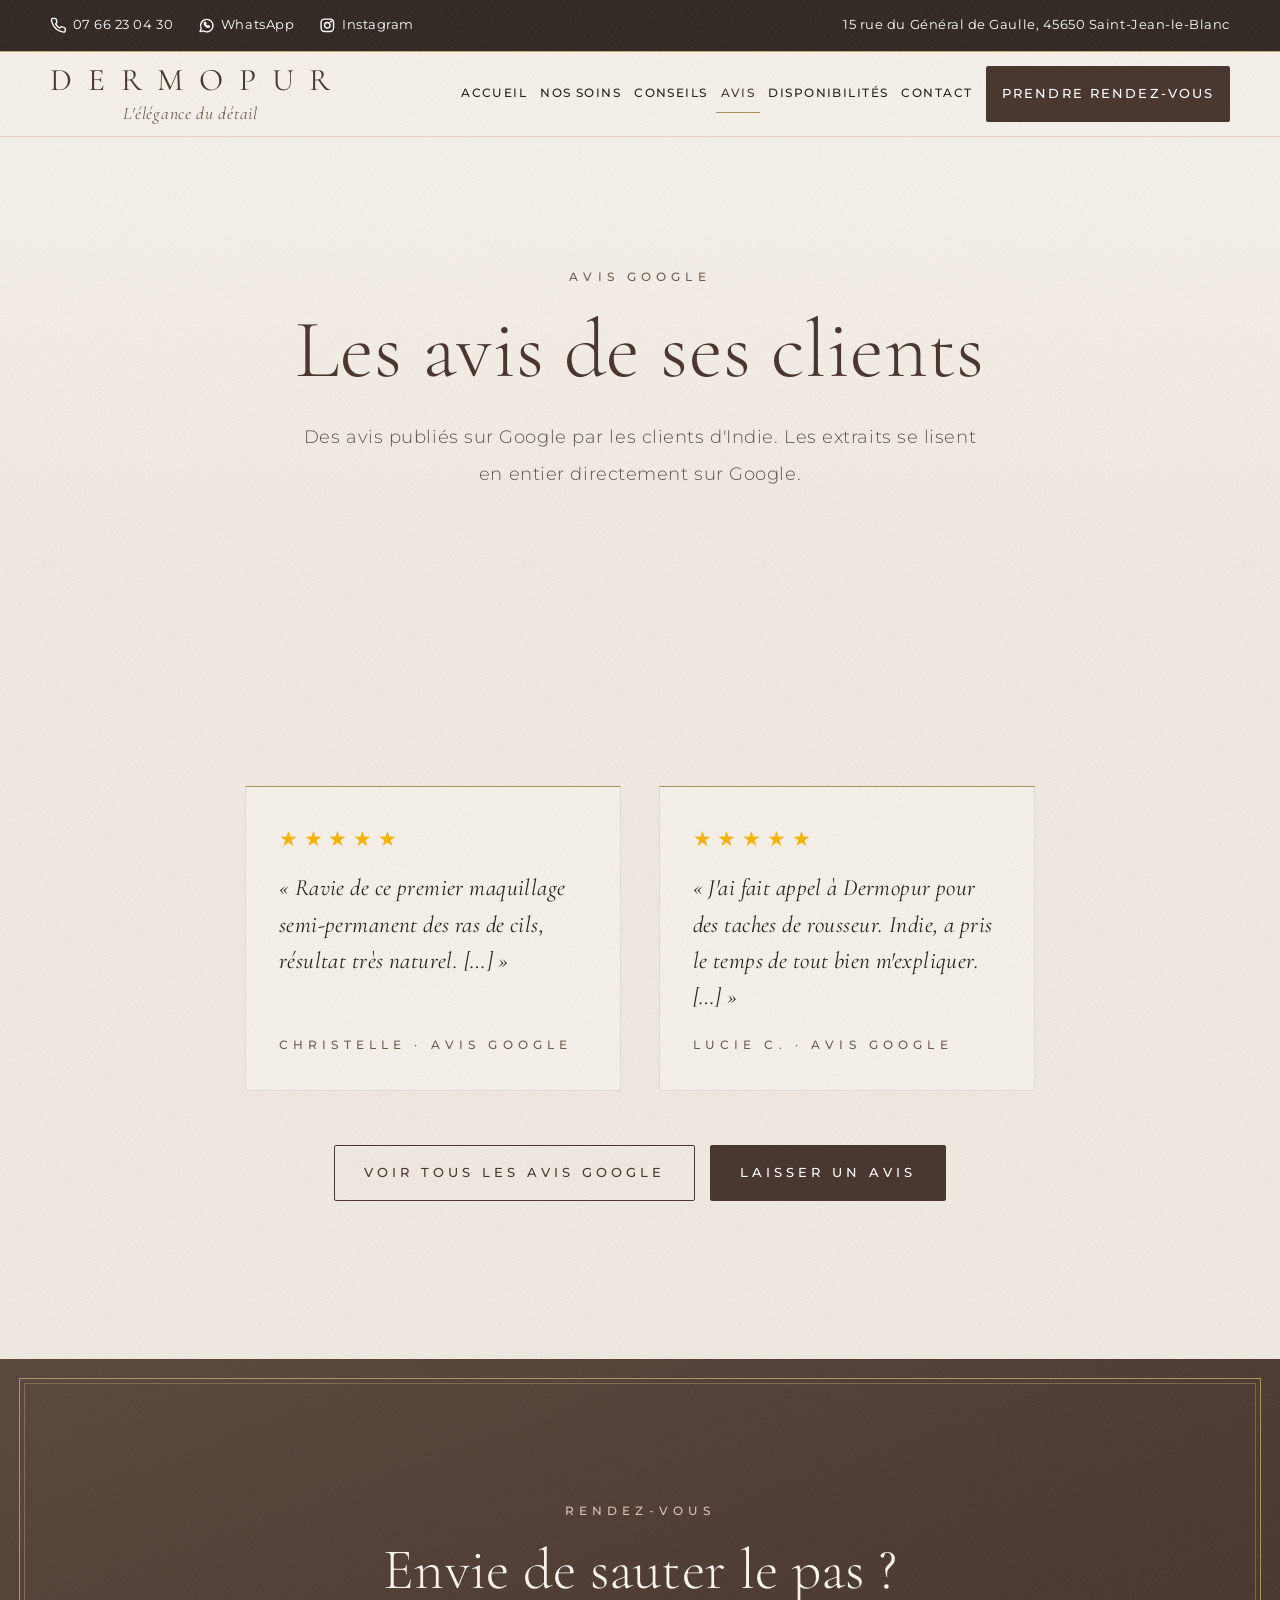
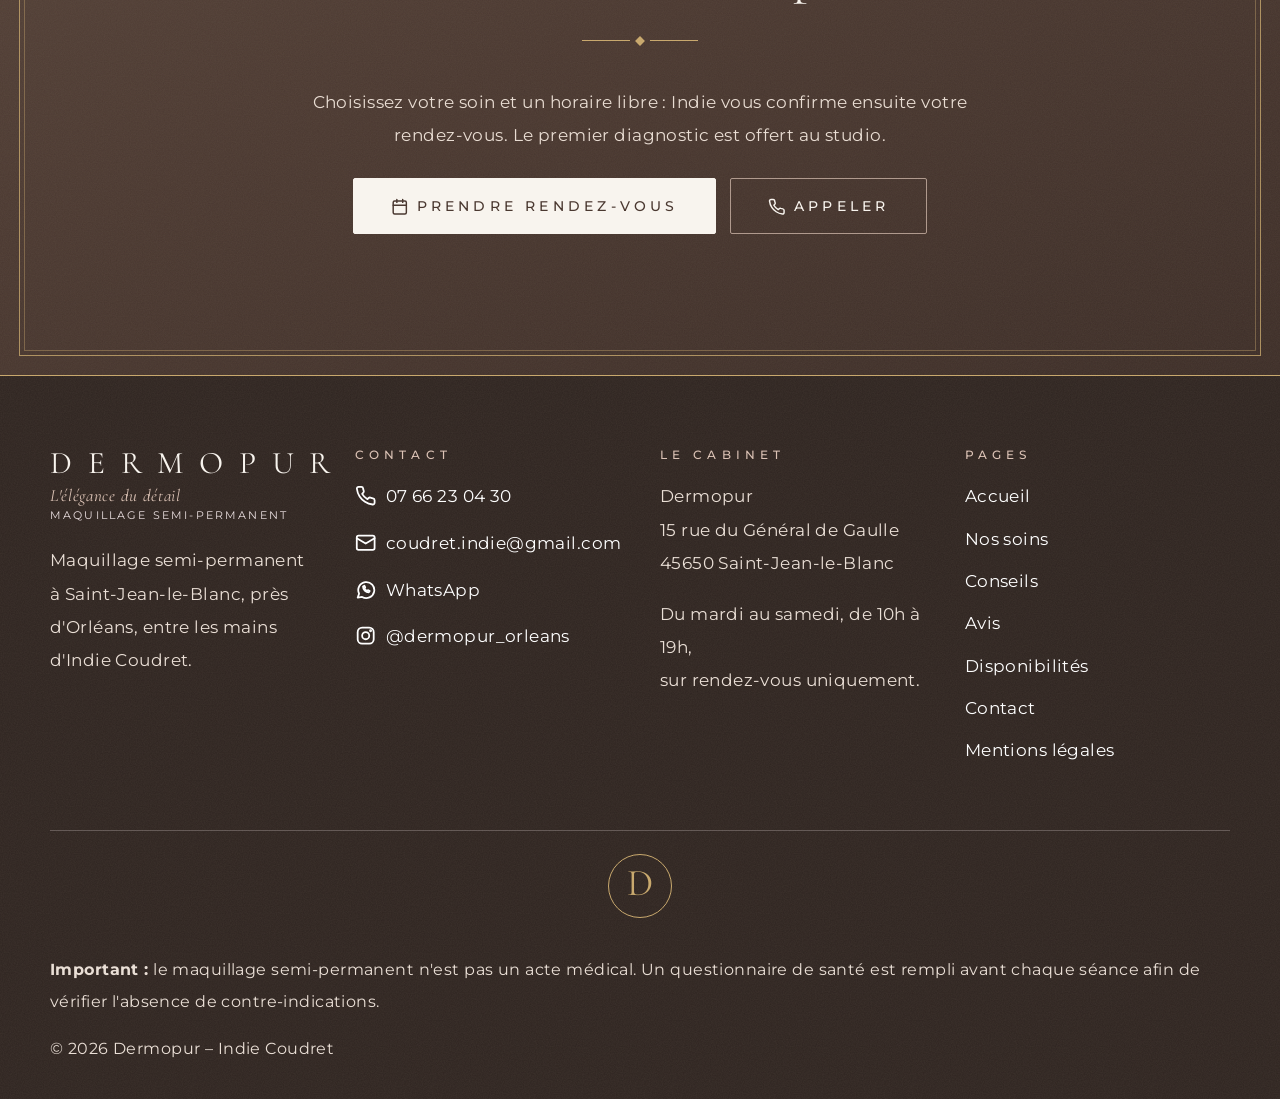
==== commit 79183d7b: "Touches dorées de la carte de visite reprises sur le site - Filet ornemental à losange sous les titr" ====
--- a/avis.html
+++ b/avis.html
@@ -20,9 +20,9 @@
   <link rel="preconnect" href="https://fonts.googleapis.com">
   <link rel="preconnect" href="https://fonts.gstatic.com" crossorigin>
   <link href="https://fonts.googleapis.com/css2?family=Cormorant+Garamond:ital,wght@0,300;0,400;0,500;1,300;1,400&family=Montserrat:wght@300;400;500&display=swap" rel="stylesheet">
-  <link rel="stylesheet" href="style.css?v=12">
-  <script>(function(){var r=document.documentElement;if(window.matchMedia&&matchMedia('(prefers-reduced-motion: reduce)').matches)return;r.classList.add('anim');window.SELECTEURS_REVEAL=".accueil__texte > *, .en-tete-page .conteneur > *, .section .centre > *, .section.appel .conteneur > *, .qui-suis-je > *, .carte, .prestation, .categorie-titre, .engagements li, .avis, .moyen, .accordeon, .avant-apres__module, .tableau-defile, .grille-contact > *, .section .encadre--info:not(.creneau-choisi)";setTimeout(function(){if(!r.getAttribute('data-anim-pret'))r.classList.remove('anim')},3500)})();</script>
-  <style>html.anim :is(.accueil__texte > *, .en-tete-page .conteneur > *, .section .centre > *, .section.appel .conteneur > *, .qui-suis-je > *, .carte, .prestation, .categorie-titre, .engagements li, .avis, .moyen, .accordeon, .avant-apres__module, .tableau-defile, .grille-contact > *, .section .encadre--info:not(.creneau-choisi)){transition:opacity 1.1s cubic-bezier(.22,.61,.36,1),transform 1.1s cubic-bezier(.22,.61,.36,1),box-shadow .5s,border-color .5s}html.anim :is(.accueil__texte > *, .en-tete-page .conteneur > *, .section .centre > *, .section.appel .conteneur > *, .qui-suis-je > *, .carte, .prestation, .categorie-titre, .engagements li, .avis, .moyen, .accordeon, .avant-apres__module, .tableau-defile, .grille-contact > *, .section .encadre--info:not(.creneau-choisi)):not(.vu){opacity:0;transform:translateY(18px)}</style>
+  <link rel="stylesheet" href="style.css?v=16">
+  <script>(function(){var r=document.documentElement;if(window.matchMedia&&matchMedia('(prefers-reduced-motion: reduce)').matches)return;r.classList.add('anim');window.SELECTEURS_REVEAL=".accueil__texte > *, .en-tete-page .conteneur > *, .section .centre > *, .section.appel .conteneur > *, .qui-suis-je > *, .carte, .prestation, .categorie-titre, .engagements li, .avis, .moyen, .accordeon, .tableau-defile, .grille-contact > *, .section .encadre--info:not(.creneau-choisi)";setTimeout(function(){if(!r.getAttribute('data-anim-pret'))r.classList.remove('anim')},3500)})();</script>
+  <style>html.anim :is(.accueil__texte > *, .en-tete-page .conteneur > *, .section .centre > *, .section.appel .conteneur > *, .qui-suis-je > *, .carte, .prestation, .categorie-titre, .engagements li, .avis, .moyen, .accordeon, .tableau-defile, .grille-contact > *, .section .encadre--info:not(.creneau-choisi)){transition:opacity 1.1s cubic-bezier(.22,.61,.36,1),transform 1.1s cubic-bezier(.22,.61,.36,1),box-shadow .5s,border-color .5s}html.anim :is(.accueil__texte > *, .en-tete-page .conteneur > *, .section .centre > *, .section.appel .conteneur > *, .qui-suis-je > *, .carte, .prestation, .categorie-titre, .engagements li, .avis, .moyen, .accordeon, .tableau-defile, .grille-contact > *, .section .encadre--info:not(.creneau-choisi)):not(.vu){opacity:0;transform:translateY(18px)}</style>
 </head>
 <body>
   <a class="lien-evitement" href="#contenu">Aller directement au contenu</a>
@@ -121,6 +121,7 @@
       </div>
     </div>
     <div class="conteneur pied__mention">
+      <p class="monogramme-ligne"><span class="monogramme" aria-hidden="true">D</span></p>
       <p><strong>Important :</strong> le maquillage semi-permanent n'est pas un acte médical. Un questionnaire de santé est rempli avant chaque séance afin de vérifier l'absence de contre-indications.</p>
       <p>© <span data-annee>2026</span> Dermopur – Indie Coudret</p>
     </div>
@@ -134,6 +135,6 @@
   </nav>
 
   <script src="mes-contenus/avis.js"></script>
-  <script src="site.js?v=12"></script>
+  <script src="site.js?v=16"></script>
 </body>
 </html>
--- a/style.css
+++ b/style.css
@@ -10,7 +10,8 @@
   --nude: #b9927f;           /* filets fins et touches de couleur */
   --nude-clair: #dcc3b6;     /* petits textes sur fond cacao */
   --pierre: #e8dfd3;         /* bandes de fond (pierre claire) */
-  --or: #c2a17e;             /* doré sable : détails sur fond foncé */
+  --or: #c9a96e;             /* doré : détails sur fond foncé (comme la carte de visite) */
+  --or-profond: #b08d57;     /* doré plus profond : détails sur fond clair */
   --or-texte: #7a6145;       /* doré lisible sur fond clair (étoiles) */
   --creme: #f2ece4;          /* fond général (sable) */
   --ivoire: #f8f4ee;         /* fond des cartes (lin) */
@@ -618,9 +619,7 @@
 .accordeon__corps .chrono { margin-top: .5rem; }
 .accordeon__corps .liste-soin { margin-bottom: 0; }
 
-/* ---- Module avant / après : curseur à faire glisser ---- */
-.avant-apres { display: grid; gap: clamp(2.5rem, 5vw, 4rem); grid-template-columns: repeat(auto-fit, minmax(min(100%, 440px), 1fr)); margin-top: 4rem; }
-.avant-apres__module { margin: 0; }
+/* ---- Curseur avant / après (cartes et fiches des soins) ---- */
 .aa-cadre { position: relative; overflow: hidden; aspect-ratio: var(--ratio, 4 / 3); background: var(--pierre); border: 1px solid rgba(110, 94, 80, .14); cursor: ew-resize; touch-action: pan-y; user-select: none; -webkit-user-select: none; }
 .aa-cadre img { position: absolute; inset: 0; width: 100%; height: 100%; object-fit: cover; pointer-events: none; -webkit-user-drag: none; }
 .aa-avant { clip-path: inset(0 calc(100% - var(--pos, 50%)) 0 0); }
@@ -634,7 +633,6 @@
 .aa-etiquette--apres { right: 1rem; }
 .aa-curseur { position: absolute; inset: 0; width: 100%; height: 100%; margin: 0; opacity: 0; pointer-events: none; }
 .aa-cadre:focus-within { outline: 1px solid var(--cacao); outline-offset: 5px; }
-.avant-apres__module figcaption { text-align: center; margin-top: 1.3rem; font-family: var(--titres); font-size: 1.6rem; color: var(--cacao); }
 
 /* ---- Menu : six onglets ---- */
 @media (min-width: 1260px) and (max-width: 1379px) {
@@ -643,3 +641,62 @@
   .menu__rdv { letter-spacing: .16em; padding: .85em 1.1em; }
 }
 @media (prefers-reduced-motion: reduce) { .carte__photo img, .prestation__photo img, .portrait-petit img { transition: none; } .carte:hover .carte__photo img, .prestation:hover .prestation__photo img, .portrait-petit:hover img { transform: none; } }
+
+/* ---- Curseur dans les cartes et les fiches : mêmes proportions que les photos ---- */
+.carte__photo, .carte__photo.aa-cadre { aspect-ratio: 5 / 4; }
+.carte__photo.aa-cadre { border: 0; }
+.prestation__photo.aa-cadre { aspect-ratio: 4 / 5; border: 0; }
+@media (min-width: 900px) { .prestation__photo.aa-cadre { aspect-ratio: auto; min-height: 420px; } }
+.carte__photo.aa-cadre .aa-bouton { width: 46px; height: 46px; margin: -23px 0 0 -23px; }
+.carte__photo.aa-cadre .aa-bouton svg { width: 20px; height: 20px; }
+.carte__photo.aa-cadre .aa-etiquette { bottom: .8rem; font-size: .55rem; padding: .55em .9em; letter-spacing: .28em; }
+.carte__photo.aa-cadre .aa-etiquette--avant { left: .8rem; }
+.carte__photo.aa-cadre .aa-etiquette--apres { right: .8rem; }
+.carte:hover .aa-cadre img, .prestation:hover .aa-cadre img { transform: none; }
+/* numéros du déroulement : chiffres simples (1, 2, 3, 4) */
+.accordeon__num { font-variant-numeric: lining-nums; font-feature-settings: "lnum"; }
+
+/* ---- Fiches avec curseur : grand curseur pleine largeur, photos entières ---- */
+.prestation--curseur .prestation__photo.aa-cadre { aspect-ratio: 4 / 3; min-height: 0; }
+@media (min-width: 900px) {
+  .prestation--curseur { grid-template-columns: 1fr; }
+  .prestation--curseur .prestation__photo.aa-cadre { aspect-ratio: auto; height: clamp(340px, 46vw, 560px); }
+  .prestation--curseur .prestation__texte { padding: 3rem 3.6rem 3.4rem; }
+}
+
+/* =========================================================
+   TOUCHES DORÉES (reprises de la carte de visite)
+   Filet à losange, double cadre fin, monogramme, liserés
+   ========================================================= */
+
+/* ---- Filet ornemental : trait, losange, trait ---- */
+.filet, .section--vin .filet, .appel .filet {
+  --fo: var(--or-profond);
+  position: relative; display: block; width: 116px; height: 9px; border: 0;
+  background:
+    linear-gradient(var(--fo), var(--fo)) left center / 48px 1px no-repeat,
+    linear-gradient(var(--fo), var(--fo)) right center / 48px 1px no-repeat;
+}
+.section--vin .filet, .appel .filet { --fo: var(--or); }
+.filet::after { content: ""; position: absolute; left: 50%; top: 50%; width: 7px; height: 7px; background: var(--fo); transform: translate(-50%, -50%) rotate(45deg); }
+.centre .filet, .appel .filet { margin-inline: auto; }
+
+/* ---- Double cadre doré sur les bandes foncées ---- */
+.section--vin, .appel { position: relative; }
+.section--vin::before, .section--vin::after, .appel::before, .appel::after { content: ""; position: absolute; pointer-events: none; }
+.section--vin::before, .appel::before { inset: clamp(10px, 1.5vw, 22px); border: 1px solid var(--or); opacity: .8; }
+.section--vin::after, .appel::after { inset: calc(clamp(10px, 1.5vw, 22px) + 5px); border: 1px solid var(--or); opacity: .4; }
+
+/* ---- Liserés dorés ---- */
+.barre-haut { border-bottom: 1px solid var(--or); }
+.pied { border-top: 1px solid var(--or); }
+.menu li a[aria-current="page"] { border-bottom-color: var(--or-profond); }
+.etape-numero { border-color: var(--or-profond); }
+.portrait-petit { border-color: var(--or-profond); }
+.etapes li, .engagements li, .avis, .prestation, .encadre--info { border-top-color: var(--or-profond); }
+.bon-a-savoir { border-left-color: var(--or-profond); }
+.categorie-titre { border-bottom-color: var(--or-profond); }
+
+/* ---- Monogramme « D » doré dans un cercle (pied de page) ---- */
+.monogramme-ligne { display: flex; justify-content: center; margin: 0 0 2rem; }
+.monogramme { display: grid; place-items: center; width: 64px; height: 64px; border: 1px solid var(--or); border-radius: 50%; font-family: var(--titres); font-weight: 400; font-size: 2.1rem; line-height: 1; color: var(--or); padding-bottom: .12em; }
